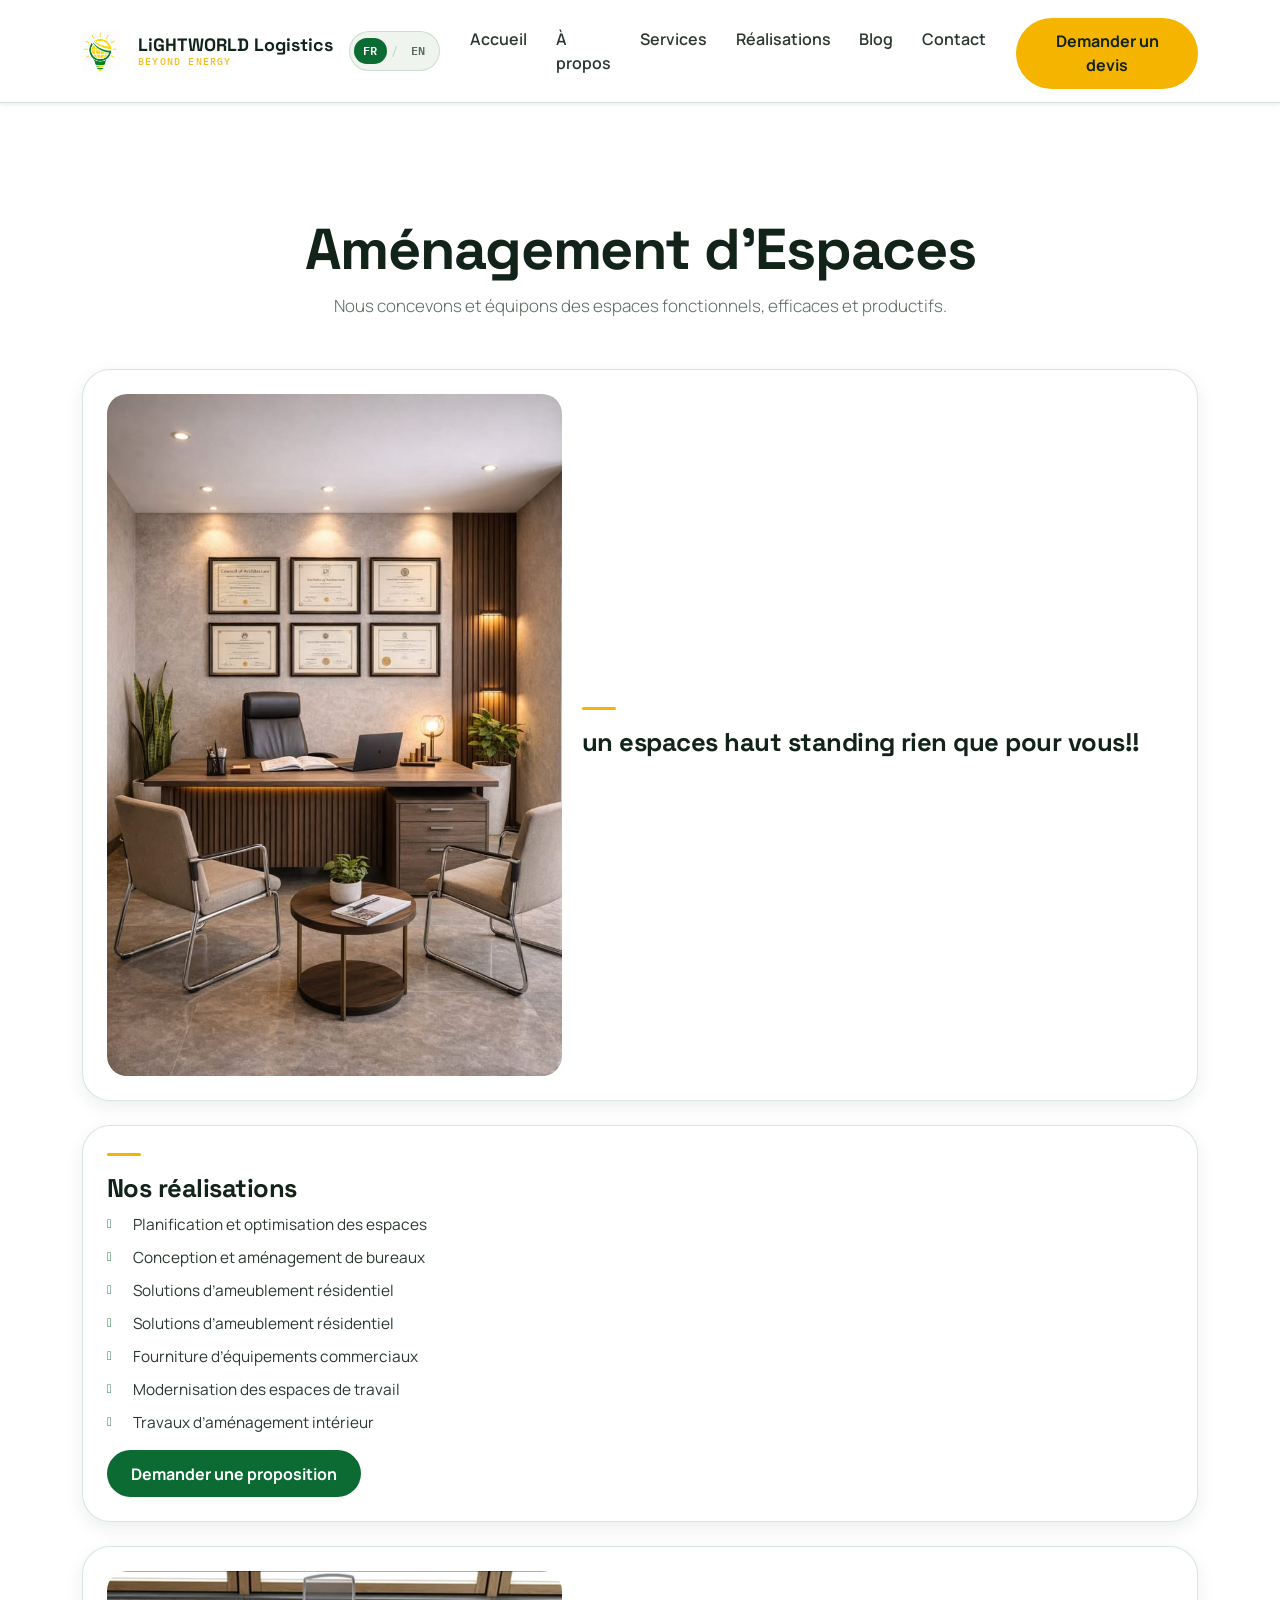
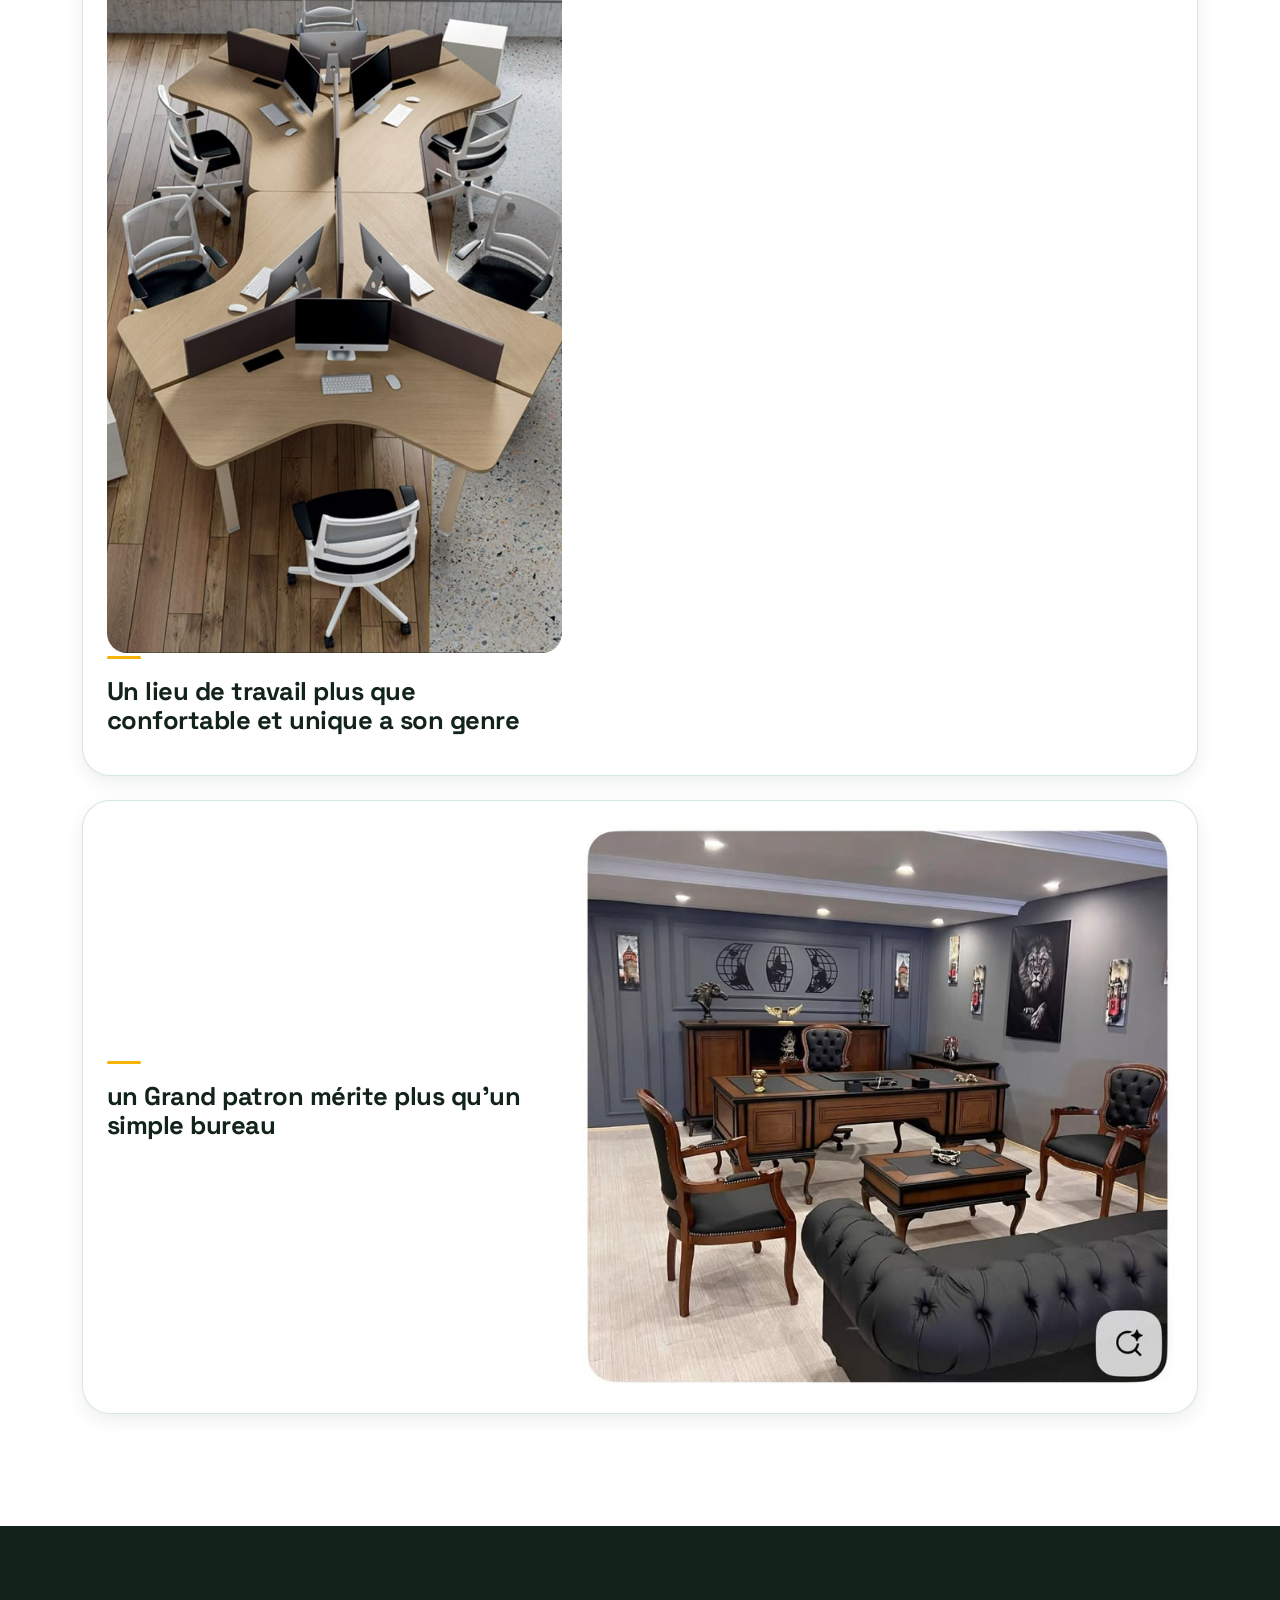
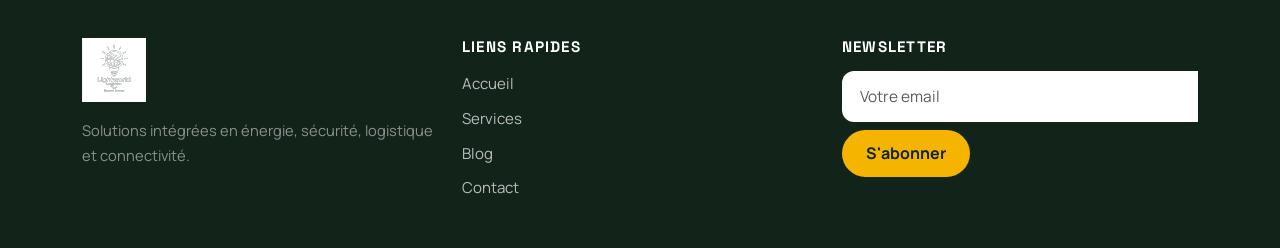
==== amenagement-espaces.html @ bd1b1acf "Add files via upload" ====
<!DOCTYPE html>

<html lang="fr">
<head>
<meta charset="utf-8"/>
<meta content="width=device-width, initial-scale=1" name="viewport"/>
<title data-i18n-title="amenagement_espaces_0_title">Aménagement d'Espaces - LIGHTWORLD Logistics</title>
<link href="https://cdn.jsdelivr.net/npm/bootstrap@5.3.3/dist/css/bootstrap.min.css" rel="stylesheet"/>
<link href="style.css" rel="stylesheet"/>
</head>
<body class="secondary-page">
<!-- NAVBAR PRINCIPAL - MODIFIABLE -->
<nav class="navbar navbar-expand-lg navbar-light bg-white shadow-sm">
<div class="container">
<img alt="logo" src="image/logo2.png"/>
<a class="navbar-brand fw-bold text-success" href="index.html"><span data-i18n="amenagement_espaces_1">LiGHTWORLD Logistics </span><span class="brand-subtitle" data-i18n="amenagement_espaces_2">Beyond Energy</span></a>
<button type="button" class="lang-toggle" id="langToggle" aria-label="Changer de langue / Switch language"><span class="lang-fr is-active">FR</span><span class="lang-sep">/</span><span class="lang-en">EN</span></button>
      <button class="navbar-toggler" data-bs-target="#menu" data-bs-toggle="collapse" type="button">
<span class="navbar-toggler-icon"></span>
</button>
<div class="collapse navbar-collapse" id="menu">
<ul class="navbar-nav ms-auto">
<li class="nav-item"><a class="nav-link" data-i18n="amenagement_espaces_3" href="index.html#hero">Accueil</a></li>
<li class="nav-item"><a class="nav-link" data-i18n="amenagement_espaces_4" href="index.html#about">À propos</a></li>
<li class="nav-item"><a class="nav-link" data-i18n="amenagement_espaces_5" href="index.html#services">Services</a></li>
<li class="nav-item"><a class="nav-link" data-i18n="amenagement_espaces_6" href="realisations.html">Réalisations</a></li>
<li class="nav-item"><a class="nav-link" data-i18n="amenagement_espaces_7" href="index.html#news">Blog</a></li>
<li class="nav-item"><a class="nav-link" data-i18n="amenagement_espaces_8" href="contact.html">Contact</a></li>
</ul>
<a class="btn btn-warning ms-3" data-i18n="amenagement_espaces_9" href="https://wa.me/237696362393" rel="noreferrer" target="_blank">Demander un devis</a>
</div>
</div>
</nav>
<!-- /NAVBAR PRINCIPAL - MODIFIABLE -->
<main class="container py-5">
<section class="page-intro text-center mb-5">
<h1 class="page-heading display-4 fw-bold" data-i18n="amenagement_espaces_10">Aménagement d'Espaces</h1>
<p class="lead" data-i18n="amenagement_espaces_11">Nous concevons et équipons des espaces fonctionnels, efficaces et productifs.</p>
</section>
<div class="page-zone-grid">
<article class="page-zone">
<div class="page-zone-media">
<img alt="Aménagement" class="img-fluid" src="image/amenagement/1.jpg"/>
</div>
<div class="page-zone-body">
<span class="zone-badge"></span>
<h3 data-i18n="amenagement_espaces_12">un espaces haut standing rien que pour vous!!</h3>
<!--<p>Ajoutez ici une vue du bureau, de l’entrepôt ou du site aménagé.</p>-->
</div>
</article>
<article class="page-zone">
<div class="page-zone-body">
<span class="zone-badge"></span>
<h3 data-i18n="amenagement_espaces_13">Nos réalisations</h3>
<ul class="page-zone-list">
<li data-i18n="amenagement_espaces_14">Planification et optimisation des espaces</li>
<li data-i18n="amenagement_espaces_15">Conception et aménagement de bureaux</li>
<li data-i18n="amenagement_espaces_16">Solutions d’ameublement résidentiel</li>
<li data-i18n="amenagement_espaces_17">Solutions d’ameublement résidentiel</li>
<li data-i18n="amenagement_espaces_18">Fourniture d’équipements commerciaux</li>
<li data-i18n="amenagement_espaces_19">Modernisation des espaces de travail</li>
<li data-i18n="amenagement_espaces_20">Travaux d’aménagement intérieur</li>
</ul>
<a class="btn btn-success mt-3" data-i18n="amenagement_espaces_21" href="contact.html">Demander une proposition</a>
</div>
</article>
<article class="page-zone">
<div class="page-zone-body">
<div class="page-zone-media">
<img alt="Aménagement" class="img-fluid" src="image/amenagement/8.jpg"/>
</div>
<span class="zone-badge"></span>
<h3 data-i18n="amenagement_espaces_22">Un lieu de travail plus que confortable et unique a son genre</h3>
<p></p>
</div>
</article>
<article class="page-zone">
<div class="page-zone-media">
<img alt="Aménagement intérieur" class="img-fluid" src="image/amenagement/3.jpg"/>
</div>
<div class="page-zone-body">
<span class="zone-badge"></span>
<h3 data-i18n="amenagement_espaces_23">un Grand patron mérite plus qu'un simple bureau</h3>
<p></p>
</div>
</article>
</div>
</main>
<!-- FOOTER PRINCIPAL - MODIFIABLE -->
<footer class="secondary-footer bg-dark text-white py-5">
<div class="container">
<div class="row gy-4">
<div class="col-lg-4">
<img alt="Logo" class="img-fluid footer-logo" src="image/moi 1.svg"/>
<p class="mt-3 text-white-50" data-i18n="amenagement_espaces_24">Solutions intégrées en énergie, sécurité, logistique et connectivité.
                    </p>
</div>
<div class="col-lg-4">
<h5 data-i18n="amenagement_espaces_25">Liens Rapides</h5>
<ul class="list-unstyled">
<li><a class="text-white" data-i18n="amenagement_espaces_26" href="index.html#hero">Accueil</a></li>
<li><a class="text-white" data-i18n="amenagement_espaces_27" href="index.html#services">Services</a></li>
<li><a class="text-white" data-i18n="amenagement_espaces_28" href="index.html#news">Blog</a></li>
<li><a class="text-white" data-i18n="amenagement_espaces_29" href="contact.html">Contact</a></li>
</ul>
</div>
<div class="col-lg-4">
<h5 data-i18n="amenagement_espaces_30">Newsletter</h5>
<form>
<input class="form-control mb-2" placeholder="Votre email" type="email"/>
<button class="btn btn-warning" data-i18n="amenagement_espaces_31">S'abonner</button>
</form>
</div>
</div>
</div>
</footer>
<!-- /FOOTER PRINCIPAL - MODIFIABLE -->
<script src="https://cdn.jsdelivr.net/npm/bootstrap@5.3.3/dist/js/bootstrap.bundle.min.js"></script>
<script src="i18n-data.js"></script>
    <script src="script.js"></script>
</body>
</html>
---- style.css ----
/* ============================================================
   LIGHTWORLD LOGISTICS — Design System v2
   Mobile-first. Ancre : énergie solaire, sécurité, réseaux,
   logistique, terre du Sahel (Maroua, Extrême-Nord Cameroun).
   ============================================================ */

@import url('https://fonts.googleapis.com/css2?family=Space+Grotesk:wght@500;600;700&family=Manrope:wght@400;500;600;700;800&family=IBM+Plex+Mono:wght@500;600&display=swap');

:root {
  /* Couleurs de marque */
  --forest: #0B6B33;
  --forest-dark: #0A4D26;
  --forest-light: #16A34A;
  --sun: #F5B400;
  --sun-light: #FFDD66;
  --clay: #C1622E;
  --clay-dark: #9C4C22;

  /* Neutres */
  --ink: #12231A;
  --ink-soft: #2A382F;
  --muted: #5C6B60;
  --sand: #F7F4EA;
  --mist: #EFF4EF;
  --paper: #FFFFFF;
  --line: rgba(11, 107, 51, 0.16);

  /* Typo */
  --font-display: 'Space Grotesk', 'Segoe UI', sans-serif;
  --font-body: 'Manrope', 'Segoe UI', sans-serif;
  --font-mono: 'IBM Plex Mono', 'Courier New', monospace;

  /* Rythme */
  --radius-sm: 12px;
  --radius-md: 20px;
  --radius-lg: 28px;
  --shadow-sm: 0 6px 18px rgba(18, 35, 26, 0.08);
  --shadow-md: 0 18px 44px rgba(18, 35, 26, 0.12);
  --shadow-lg: 0 28px 70px rgba(18, 35, 26, 0.16);
  --section-y: clamp(56px, 9vw, 112px);
}

/* ============================================================
   RESET
   ============================================================ */
* { box-sizing: border-box; }

html { scroll-behavior: smooth; scroll-padding-top: 84px; }

body {
  font-family: var(--font-body);
  color: var(--ink);
  background: var(--paper);
  -webkit-font-smoothing: antialiased;
  overflow-x: hidden;
}

h1, h2, h3, h4, h5, h6 {
  font-family: var(--font-display);
  color: var(--ink);
  font-weight: 700;
  letter-spacing: -0.02em;
  line-height: 1.12;
}

p { color: var(--muted); line-height: 1.7; }

a { text-decoration: none; }

img { max-width: 100%; display: block; }

:focus-visible {
  outline: 3px solid var(--sun);
  outline-offset: 3px;
  border-radius: 4px;
}

::selection { background: var(--sun-light); color: var(--ink); }

/* Fluid heading scale */
h1, .display-4 { font-size: clamp(2.1rem, 5vw + 0.6rem, 3.6rem) !important; }
h2 { font-size: clamp(1.6rem, 3vw + 0.6rem, 2.4rem); }
h3 { font-size: clamp(1.25rem, 1.6vw + 0.7rem, 1.6rem); }

/* ============================================================
   UTILITAIRES
   ============================================================ */
.section-label,
.eyebrow {
  display: inline-flex;
  align-items: center;
  gap: 8px;
  font-family: var(--font-mono);
  font-size: 0.74rem;
  font-weight: 600;
  letter-spacing: 0.14em;
  text-transform: uppercase;
  color: var(--forest);
  margin-bottom: 12px;
}

.section-label::before,
.eyebrow::before {
  content: "";
  width: 22px;
  height: 2px;
  background: var(--sun);
  display: inline-block;
}

section { scroll-margin-top: 84px; }

/* Boutons */
.btn {
  font-family: var(--font-body);
  font-weight: 700;
  border-radius: 999px;
  padding: 0.72rem 1.5rem;
  border: none;
  transition: transform 0.2s ease, box-shadow 0.2s ease, background 0.2s ease;
}

.btn-success {
  background: var(--forest);
  border-color: var(--forest);
}
.btn-success:hover, .btn-success:focus {
  background: var(--forest-dark);
  border-color: var(--forest-dark);
  transform: translateY(-2px);
  box-shadow: var(--shadow-sm);
}

.btn-warning {
  background: var(--sun);
  border-color: var(--sun);
  color: var(--ink) !important;
}
.btn-warning:hover, .btn-warning:focus {
  background: #e0a600;
  border-color: #e0a600;
  transform: translateY(-2px);
  box-shadow: var(--shadow-sm);
  color: var(--ink);
}

.btn-outline-warning {
  color: var(--clay-dark);
  border: 2px solid var(--clay);
  background: transparent;
  padding: calc(0.72rem - 2px) calc(1.5rem - 2px);
}
.btn-outline-warning:hover {
  background: var(--clay);
  border-color: var(--clay);
  color: var(--paper);
  transform: translateY(-2px);
}

.text-success { color: var(--forest) !important; }

/* ============================================================
   NAVBAR
   ============================================================ */
.navbar {
  position: sticky;
  top: 0;
  z-index: 1000;
  padding: 0.85rem 0;
  border-bottom: 1px solid var(--line);
  backdrop-filter: blur(10px);
  background: rgba(255, 255, 255, 0.92) !important;
}

.navbar .container {
  display: flex;
  align-items: center;
  flex-wrap: wrap;
  gap: 0.6rem 1rem;
}

.navbar img[alt="logo"] {
  height: 40px;
  width: auto;
  order: 1;
}

.navbar-brand {
  font-family: var(--font-display);
  color: var(--ink) !important;
  font-size: 1.12rem;
  order: 2;
  margin-right: auto;
  display: flex;
  flex-direction: column;
  line-height: 1.2;
}

.brand-subtitle {
  font-family: var(--font-mono);
  font-size: 0.62rem;
  font-weight: 500;
  letter-spacing: 0.12em;
  text-transform: uppercase;
  color: var(--sun);
  opacity: 0.9;
}

.navbar-toggler {
  order: 4;
  border: 1px solid var(--line);
  border-radius: 10px;
  padding: 0.4rem 0.6rem;
  box-shadow: none !important;
}

.navbar-collapse {
  order: 5;
  flex-basis: 100%;
}

.navbar-collapse.collapsing,
.navbar-collapse.show {
  margin-top: 14px;
  padding: 18px;
  background: var(--paper);
  border: 1px solid var(--line);
  border-radius: var(--radius-md);
  box-shadow: var(--shadow-md);
}

.nav-link {
  font-weight: 600;
  color: var(--ink-soft) !important;
  padding: 0.6rem 0.9rem !important;
  border-radius: 10px;
  transition: background 0.18s ease, color 0.18s ease;
}

.nav-link:hover, .nav-link.active {
  background: var(--mist);
  color: var(--forest) !important;
}

.navbar .btn-warning {
  margin-top: 4px;
  width: 100%;
  text-align: center;
}

/* --- Bouton de bascule de langue FR / EN --- */
.lang-toggle {
  order: 3;
  display: inline-flex;
  align-items: center;
  gap: 4px;
  border: 1px solid var(--line);
  background: var(--mist);
  border-radius: 999px;
  padding: 6px 4px;
  font-family: var(--font-mono);
  font-size: 0.72rem;
  font-weight: 600;
  letter-spacing: 0.03em;
  cursor: pointer;
  flex-shrink: 0;
}

.lang-toggle span {
  padding: 4px 9px;
  border-radius: 999px;
  color: var(--muted);
  transition: background 0.2s ease, color 0.2s ease;
}

.lang-toggle .lang-sep { padding: 0; color: var(--line); }

.lang-toggle span.is-active {
  background: var(--forest);
  color: var(--paper);
}

.lang-toggle:hover { border-color: var(--forest); }

@media (min-width: 992px) {
  .navbar .container { flex-wrap: nowrap; }
  .navbar-collapse { flex-basis: auto; order: 4; }
  .navbar-collapse.collapsing,
  .navbar-collapse.show {
    margin-top: 0;
    padding: 0;
    background: transparent;
    border: none;
    box-shadow: none;
    display: flex !important;
    align-items: center;
  }
  .navbar .btn-warning { width: auto; }
}

/* ============================================================
   HERO
   ============================================================ */
.hero {
  position: relative;
  padding-top: clamp(48px, 8vw, 96px) !important;
  padding-bottom: clamp(48px, 8vw, 96px) !important;
  background:
    radial-gradient(circle at 12px 12px, rgba(11,107,51,0.10) 2px, transparent 2px),
    linear-gradient(180deg, var(--sand) 0%, var(--paper) 100%);
  background-size: 28px 28px, 100% 100%;
  overflow: hidden;
}

.hero::before {
  content: "";
  position: absolute;
  top: -120px;
  right: -140px;
  width: 420px;
  height: 420px;
  border-radius: 50%;
  background: radial-gradient(circle, rgba(245,180,0,0.28) 0%, rgba(245,180,0,0) 70%);
  pointer-events: none;
}

.hero .container { position: relative; z-index: 1; }

.hero h1 {
  max-width: 16ch;
  color: var(--ink);
}

.hero p {
  font-size: 1.08rem;
  max-width: 52ch;
}

.hero-actions {
  display: flex;
  flex-wrap: wrap;
  gap: 14px;
  margin-top: 1.8rem;
}

/* Bandeau de statistiques rapides (ajouté dans le hero) */
.hero-stats {
  display: grid;
  grid-template-columns: repeat(3, 1fr);
  gap: 14px;
  margin-top: 2.6rem;
  max-width: 620px;
}

.hero-stats div {
  border-left: 2px solid var(--sun);
  padding-left: 12px;
}

.hero-stats strong {
  display: block;
  font-family: var(--font-display);
  font-size: clamp(1.3rem, 2vw + 0.6rem, 1.9rem);
  color: var(--ink);
}

.hero-stats span {
  font-family: var(--font-mono);
  font-size: 0.68rem;
  letter-spacing: 0.06em;
  color: var(--muted);
  text-transform: uppercase;
}

/* ============================================================
   ABOUT
   ============================================================ */
.about { background: var(--paper) !important; padding: var(--section-y) 0; }

.about-image img {
  border-radius: var(--radius-lg);
  box-shadow: var(--shadow-lg);
}

.about-text { font-size: 1.02rem; max-width: 56ch; }

.about-list {
  display: grid;
  gap: 18px;
  margin-top: 1.6rem;
}

.about-list > div {
  padding: 16px 18px;
  border-radius: var(--radius-sm);
  background: var(--mist);
  border-left: 3px solid var(--forest);
}

.about-list h5 {
  font-family: var(--font-body);
  font-weight: 800;
  font-size: 1rem;
  margin-bottom: 2px;
  color: var(--ink);
}

.about-list span { font-size: 0.92rem; color: var(--muted); }

.about-stats { margin-top: 2rem !important; }

.stat-card {
  height: 100%;
  padding: 26px 20px;
  border-radius: var(--radius-md);
  background: var(--paper);
  border: 1px solid var(--line);
  box-shadow: var(--shadow-sm);
  transition: transform 0.25s ease, box-shadow 0.25s ease;
}

.stat-card:hover { transform: translateY(-6px); box-shadow: var(--shadow-md); }

.stat-card strong {
  display: block;
  font-family: var(--font-display);
  color: var(--forest);
  font-size: 1.1rem;
  margin-bottom: 8px;
}

.stat-card p { margin: 0; font-size: 0.94rem; }

/* ============================================================
   WHY STRIP
   ============================================================ */
.why-strip {
  background: var(--ink);
  padding: var(--section-y) 0;
  position: relative;
}

.why-strip h2 {
  color: var(--paper);
  text-align: center;
  margin-bottom: 2.4rem;
}

.why-strip-grid {
  display: grid;
  grid-template-columns: repeat(2, 1fr);
  gap: 14px;
}

.strip-card {
  padding: 22px 16px;
  border-radius: var(--radius-md);
  background: rgba(255,255,255,0.05);
  border: 1px solid rgba(255,255,255,0.1);
  text-align: center;
  cursor: default;
}

.strip-icon {
  width: 52px;
  height: 52px;
  margin: 0 auto 14px;
  display: grid;
  place-items: center;
  border-radius: 50%;
  background: rgba(245,180,0,0.14);
  color: var(--sun);
  font-size: 1.25rem;
}

.strip-card p {
  margin: 0;
  color: var(--paper);
  font-weight: 700;
  font-size: 0.92rem;
}

@media (min-width: 576px) {
  .why-strip-grid { grid-template-columns: repeat(3, 1fr); }
}
@media (min-width: 992px) {
  .why-strip-grid { grid-template-columns: repeat(6, 1fr); gap: 18px; }
}

/* ============================================================
   SERVICES — cartes "module solaire" (coin coupé, signature)
   ============================================================ */
.services { padding: var(--section-y) 0; background: var(--paper); }
.services h2, .projects h2 { text-align: center; margin-bottom: 1.6rem; }

.services-grid {
  display: grid;
  grid-template-columns: repeat(auto-fit, minmax(260px, 1fr));
  gap: 22px;
}

/* --- Barre d'outils + navigation du carrousel de services --- */
.services-toolbar {
  display: flex;
  align-items: center;
  justify-content: space-between;
  gap: 16px;
  flex-wrap: wrap;
  margin-bottom: 22px;
}

.services-hint {
  margin: 0;
  font-family: var(--font-mono);
  font-size: 0.8rem;
  letter-spacing: 0.02em;
  color: var(--muted);
}

.carousel-nav { display: flex; gap: 10px; }

.carousel-btn {
  width: 46px;
  height: 46px;
  border-radius: 50%;
  border: 1px solid var(--line);
  background: var(--paper);
  color: var(--forest);
  display: grid;
  place-items: center;
  font-size: 1rem;
  cursor: pointer;
  transition: background 0.2s ease, color 0.2s ease, transform 0.2s ease, box-shadow 0.2s ease;
}

.carousel-btn:hover:not(:disabled) {
  background: var(--forest);
  color: var(--paper);
  border-color: var(--forest);
  transform: translateY(-2px);
  box-shadow: var(--shadow-sm);
}

.carousel-btn:disabled { opacity: 0.35; cursor: not-allowed; }

/* Piste défilante horizontale (Nos Services, page d'accueil) */
.services-track {
  display: flex;
  flex-wrap: nowrap;
  gap: 20px;
  overflow-x: auto;
  scroll-snap-type: x mandatory;
  scroll-padding-left: 2px;
  padding-bottom: 12px;
  -webkit-overflow-scrolling: touch;
  scrollbar-width: thin;
  scrollbar-color: var(--forest) var(--mist);
}

.services-track::-webkit-scrollbar { height: 8px; }
.services-track::-webkit-scrollbar-track { background: var(--mist); border-radius: 8px; }
.services-track::-webkit-scrollbar-thumb { background: var(--forest); border-radius: 8px; }

.services-track .service-card {
  flex: 0 0 clamp(240px, 80vw, 300px);
  scroll-snap-align: start;
}

@media (min-width: 768px) {
  .services-track .service-card { flex-basis: clamp(260px, 31vw, 320px); }
}

.service-card {
  position: relative;
  background: var(--paper);
  border: 1px solid var(--line);
  border-radius: var(--radius-md);
  padding: 28px 24px 24px;
  clip-path: polygon(0 0, calc(100% - 28px) 0, 100% 28px, 100% 100%, 0 100%);
  box-shadow: var(--shadow-sm);
  transition: transform 0.28s ease, box-shadow 0.28s ease, border-color 0.28s ease;
  display: flex;
  flex-direction: column;
}

.service-card::after {
  content: "";
  position: absolute;
  top: 0; right: 0;
  width: 28px; height: 28px;
  background: var(--sun);
  clip-path: polygon(100% 0, 0 0, 100% 100%);
}

.service-card:hover {
  transform: translateY(-8px);
  box-shadow: var(--shadow-lg);
  border-color: var(--forest);
}

.service-card > i {
  font-size: 1.6rem;
  color: var(--forest);
  width: 52px;
  height: 52px;
  display: grid;
  place-items: center;
  border-radius: 14px;
  background: var(--mist);
  margin-bottom: 16px;
}

.service-card h4 {
  font-size: 1.08rem;
  margin-bottom: 6px;
}

.service-card p {
  font-size: 0.92rem;
  margin-bottom: 14px;
}

.service-images {
  border-radius: var(--radius-sm);
  overflow: hidden;
  margin-bottom: 14px;
  aspect-ratio: 16/10;
}

.service-images img {
  width: 100%;
  height: 100%;
  object-fit: cover;
  transition: transform 0.4s ease;
}

.service-card:hover .service-images img { transform: scale(1.06); }

.service-link {
  margin-top: auto;
  font-weight: 700;
  color: var(--forest);
  font-size: 0.92rem;
  transition: gap 0.2s ease, color 0.2s ease;
}

.service-link:hover { color: var(--clay-dark); }

/* ============================================================
   ÉCOSYSTÈME — desktop: orbite / mobile: grille simple
   ============================================================ */
.ecosystem {
  padding: var(--section-y) 0;
  background: var(--mist);
}

.ecosystem-header {
  text-align: center;
  max-width: 640px;
  margin: 0 auto 2.6rem;
}

.ecosystem-header h1 {
  font-size: clamp(1.5rem, 3vw + 0.5rem, 2.2rem) !important;
}

.ecosystem-header p { font-size: 1rem; }

.ecosystem-map {
  position: relative;
  max-width: 900px;
  margin: 0 auto;
}

/* Mobile-first : grille simple de satellites, orbite masquée */
.connection-svg,
.central-core { display: none; }

.ecosystem-map {
  display: grid;
  grid-template-columns: repeat(2, 1fr);
  gap: 14px;
}

.satellite {
  position: static;
  animation: none;
  display: flex;
  flex-direction: column;
  align-items: center;
  gap: 10px;
  padding: 22px 12px;
  border-radius: var(--radius-md);
  background: var(--paper);
  border: 1px solid var(--line);
  box-shadow: var(--shadow-sm);
  text-align: center;
  transition: transform 0.22s ease, box-shadow 0.22s ease, background 0.22s ease;
}

.satellite:hover, .satellite:focus-visible, .satellite.is-selected {
  transform: translateY(-4px);
  box-shadow: var(--shadow-md);
  background: var(--forest);
}

.satellite:hover .satellite-icon,
.satellite:focus-visible .satellite-icon,
.satellite.is-selected .satellite-icon {
  background: var(--sun);
  color: var(--ink);
}

.satellite:hover .satellite-label,
.satellite:focus-visible .satellite-label,
.satellite.is-selected .satellite-label { color: var(--paper); }

.satellite-icon {
  width: 50px;
  height: 50px;
  display: grid;
  place-items: center;
  border-radius: 50%;
  background: var(--mist);
  color: var(--forest);
  font-size: 1.2rem;
  transition: background 0.22s ease, color 0.22s ease;
}

.satellite-label {
  font-weight: 800;
  font-size: 0.9rem;
  color: var(--ink);
  transition: color 0.22s ease;
}

.service-tooltip {
  position: relative;
  margin-top: 20px;
  padding: 20px 50px 20px 22px;
  border-radius: var(--radius-md);
  background: var(--paper);
  border: 1px solid var(--line);
  box-shadow: var(--shadow-sm);
  opacity: 0;
  max-height: 0;
  overflow: hidden;
  transition: opacity 0.28s ease, max-height 0.28s ease, margin 0.28s ease, padding 0.28s ease;
}

.service-tooltip.is-visible {
  opacity: 1;
  max-height: 220px;
  padding: 20px 50px 20px 22px;
}

.tooltip-kicker {
  display: inline-flex;
  margin-bottom: 6px;
  color: var(--forest);
  font-family: var(--font-mono);
  font-size: 0.68rem;
  font-weight: 700;
  letter-spacing: 0.1em;
  text-transform: uppercase;
}

.service-tooltip h2 { margin: 0; font-size: 1.08rem !important; color: var(--ink); }
.service-tooltip p { margin: 8px 0 0; font-size: 0.92rem; }

.tooltip-close {
  position: absolute;
  right: 14px;
  top: 14px;
  width: 32px;
  height: 32px;
  display: grid;
  place-items: center;
  border-radius: 50%;
  border: none;
  background: var(--mist);
  color: var(--ink);
}

@media (min-width: 992px) {
  .ecosystem-map { display: block; min-height: 620px; }
  .connection-svg { display: block; position: absolute; inset: 0; width: 100%; height: 100%; }
  .central-core {
    display: flex;
    position: absolute;
    left: 50%; top: 50%;
    translate: -50% -50%;
    width: 190px; height: 190px;
    border-radius: 50%;
    background: var(--paper);
    border: 1px solid var(--line);
    box-shadow: var(--shadow-lg);
    flex-direction: column;
    align-items: center;
    justify-content: center;
    text-align: center;
    z-index: 3;
  }
  .central-glow {
    position: absolute;
    inset: -30px;
    border-radius: 50%;
    background: radial-gradient(circle, rgba(245,180,0,0.18), transparent 70%);
    z-index: -1;
  }
  .logo-ring img { width: 44px; margin-bottom: 6px; }
  .central-core strong { font-family: var(--font-display); font-size: 1.05rem; }
  .central-core span { font-size: 0.78rem; color: var(--muted); }

  .orbit { fill: none; stroke: var(--line); stroke-width: 1.5; }
  .connector { fill: none; stroke: url(#greenGold); stroke-width: 2; opacity: 0.6; }

  .satellite {
    position: absolute;
    width: 150px;
    padding: 16px 10px;
  }
  .satellite-maintenance { left: 0; top: 6%; }
  .satellite-logistique { left: 0; bottom: 6%; }
  .satellite-securite { right: 0; top: 6%; }
  .satellite-reseaux { right: 0; bottom: 6%; }

  .service-tooltip {
    position: absolute;
    left: 50%;
    bottom: 10px;
    translate: -50% 0;
    width: min(440px, 92%);
    margin-top: 0;
  }
  .service-tooltip:not(.is-visible) { translate: -50% 12px; }
}

/* ============================================================
   RÉALISATIONS (réutilise services-grid)
   ============================================================ */
.projects { padding: var(--section-y) 0; background: var(--sand); }
.project-card h4 { margin-top: 4px; }

/* ============================================================
   TÉMOIGNAGES & BLOG
   ============================================================ */
.news { padding: var(--section-y) 0; background: var(--paper) !important; }

.testimonial-slider {
  background: var(--ink);
  color: var(--paper);
  border-radius: var(--radius-lg);
  height: 100%;
  position: relative;
  overflow: hidden;
}

.testimonial-slider .section-label { color: var(--sun-light); }
.testimonial-slider .section-label::before { background: var(--sun); }

.testimonial-track { position: relative; min-height: 190px; }

.testimonial {
  position: absolute;
  inset: 0;
  opacity: 0;
  visibility: hidden;
  transition: opacity 0.5s ease;
}

.testimonial.active { opacity: 1; visibility: visible; position: relative; }

.testimonial-text {
  color: rgba(255,255,255,0.92);
  font-size: 1.02rem;
  font-style: italic;
}

.testimonial-author { display: flex; flex-direction: column; margin-top: 12px; }
.testimonial-author .name { font-weight: 800; }
.testimonial-author .role { font-size: 0.82rem; color: var(--sun-light); }

.testimonial-indicators { display: flex; gap: 8px; margin-top: 20px; }

.testimonial-indicator {
  width: 8px; height: 8px;
  border-radius: 50%;
  background: rgba(255,255,255,0.28);
  cursor: pointer;
}

.testimonial-indicator.active { background: var(--sun); width: 22px; border-radius: 6px; }

.blog-card {
  border-radius: var(--radius-md);
  overflow: hidden;
  border: 1px solid var(--line);
  box-shadow: var(--shadow-sm);
  height: 100%;
  display: flex;
  flex-direction: column;
  transition: transform 0.25s ease, box-shadow 0.25s ease;
}

.blog-card:hover { transform: translateY(-6px); box-shadow: var(--shadow-md); }

.blog-card img { aspect-ratio: 16/10; object-fit: cover; width: 100%; }

.blog-content { padding: 18px 20px; }
.blog-content h5 { font-size: 1rem; margin-bottom: 6px; }
.blog-content p { font-size: 0.9rem; margin-bottom: 10px; }
.blog-content a { font-weight: 700; color: var(--forest); font-size: 0.9rem; }

/* ============================================================
   CONTACT
   ============================================================ */
.contact { padding: var(--section-y) 0; background: var(--mist); }

.contact h2 { margin-bottom: 1.4rem; }

.form-control {
  border: 1px solid var(--line);
  border-radius: var(--radius-sm);
  padding: 0.85rem 1.1rem;
  font-size: 0.96rem;
  background: var(--paper);
}

.form-control:focus {
  border-color: var(--forest);
  box-shadow: 0 0 0 4px rgba(11,107,51,0.12);
}

footer .form-control:focus { box-shadow: 0 0 0 4px rgba(245,180,0,0.18); }

.contact iframe {
  border-radius: var(--radius-md);
  box-shadow: var(--shadow-sm);
  min-height: 300px;
}

/* ============================================================
   FOOTER
   ============================================================ */
footer.bg-dark, .secondary-footer {
  background: var(--ink) !important;
  padding: var(--section-y) 0 2rem !important;
}

.footer-logo { width: 64px; margin-bottom: 14px; filter: brightness(0) invert(1); }

footer h5 {
  color: var(--paper);
  font-size: 0.95rem;
  text-transform: uppercase;
  letter-spacing: 0.08em;
  margin-bottom: 16px;
}

footer .list-unstyled li { margin-bottom: 10px; }
footer .list-unstyled a { color: rgba(255,255,255,0.7) !important; transition: color 0.2s ease; font-size: 0.94rem; }
footer .list-unstyled a:hover { color: var(--sun-light) !important; }

footer .form-control {
  border-radius: var(--radius-sm) 0 0 var(--radius-sm);
  border: none;
}

footer p.text-white-50 { font-size: 0.92rem; line-height: 1.7; }

/* ============================================================
   PAGES SECONDAIRES (services détaillés)
   ============================================================ */
.secondary-page main.container { padding-top: var(--section-y) !important; padding-bottom: var(--section-y) !important; }

.page-intro { max-width: 680px; margin-left: auto; margin-right: auto; }

.page-heading { color: var(--ink) !important; }

.page-intro .lead {
  font-size: 1.06rem;
  color: var(--muted);
}

.page-zone-grid {
  display: grid;
  grid-template-columns: 1fr;
  gap: 24px;
}

.page-zone {
  display: grid;
  gap: 20px;
  padding: 24px;
  background: var(--paper);
  border: 1px solid var(--line);
  border-radius: var(--radius-lg);
  box-shadow: var(--shadow-sm);
}

.page-zone-media {
  border-radius: var(--radius-md);
  overflow: hidden;
}

.page-zone-media img { width: 100%; height: 100%; object-fit: cover; }

.zone-badge {
  display: inline-block;
  width: 34px;
  height: 3px;
  background: var(--sun);
  margin-bottom: 12px;
  border-radius: 3px;
}

.page-zone h3 { margin-bottom: 10px; }

.page-zone-list {
  list-style: none;
  padding: 0;
  margin: 0;
  display: grid;
  gap: 10px;
}

.page-zone-list li {
  position: relative;
  padding-left: 26px;
  color: var(--ink-soft);
  font-size: 0.96rem;
}

.page-zone-list li::before {
  content: "\f00c";
  font-family: "Font Awesome 6 Free";
  font-weight: 900;
  color: var(--forest);
  position: absolute;
  left: 0;
  top: 2px;
  font-size: 0.8rem;
}

@media (min-width: 768px) {
  .page-zone { grid-template-columns: 1fr 1.3fr; align-items: center; }
  .page-zone:nth-child(even) .page-zone-media { order: 2; }
}

/* ============================================================
   RESPONSIVE — ajustements globaux
   ============================================================ */
@media (max-width: 575px) {
  .hero-stats { grid-template-columns: repeat(3, 1fr); gap: 10px; }
  .hero-stats strong { font-size: 1.15rem; }
  .about-stats .col-md-4 { margin-bottom: 4px; }
}

@media (min-width: 768px) {
  .about-list { grid-template-columns: repeat(3, 1fr); }
}

/* Accessibilité : mouvement réduit */
@media (prefers-reduced-motion: reduce) {
  * { animation-duration: 0.001ms !important; transition-duration: 0.001ms !important; scroll-behavior: auto !important; }
}
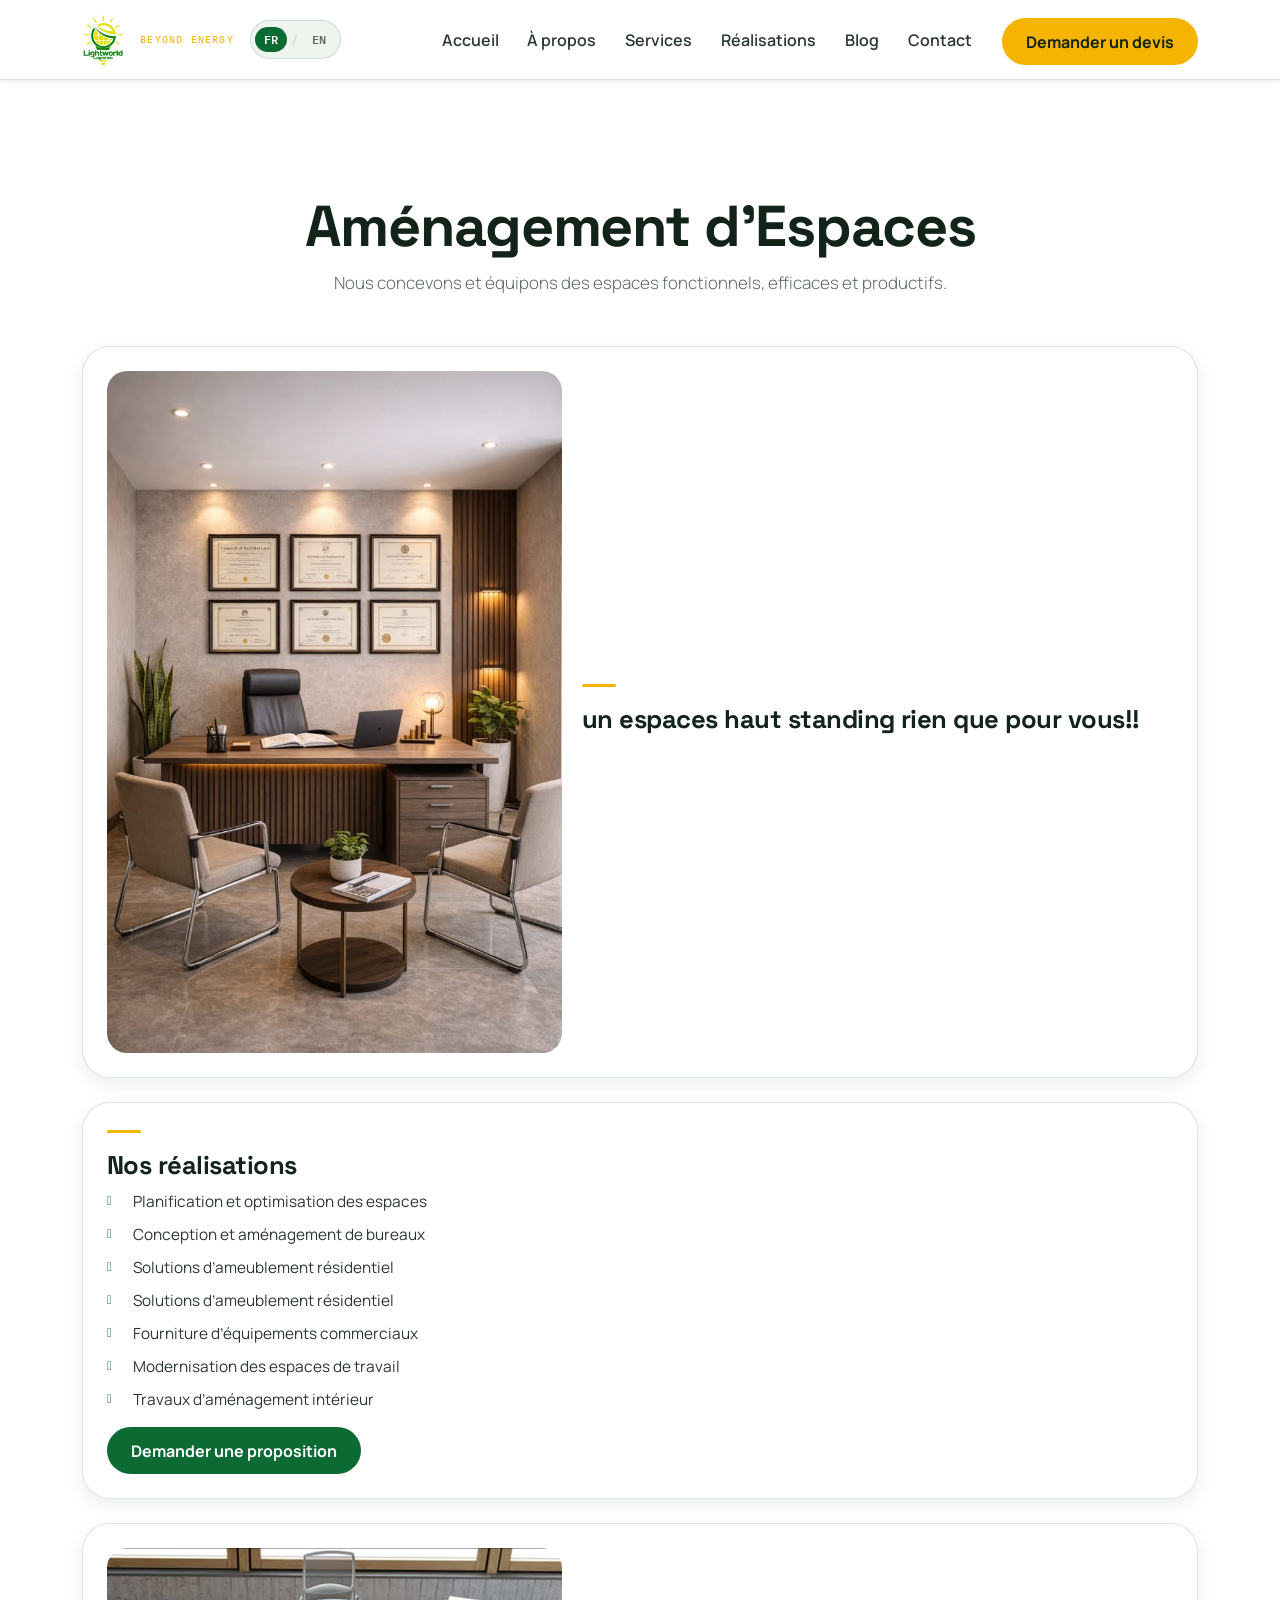
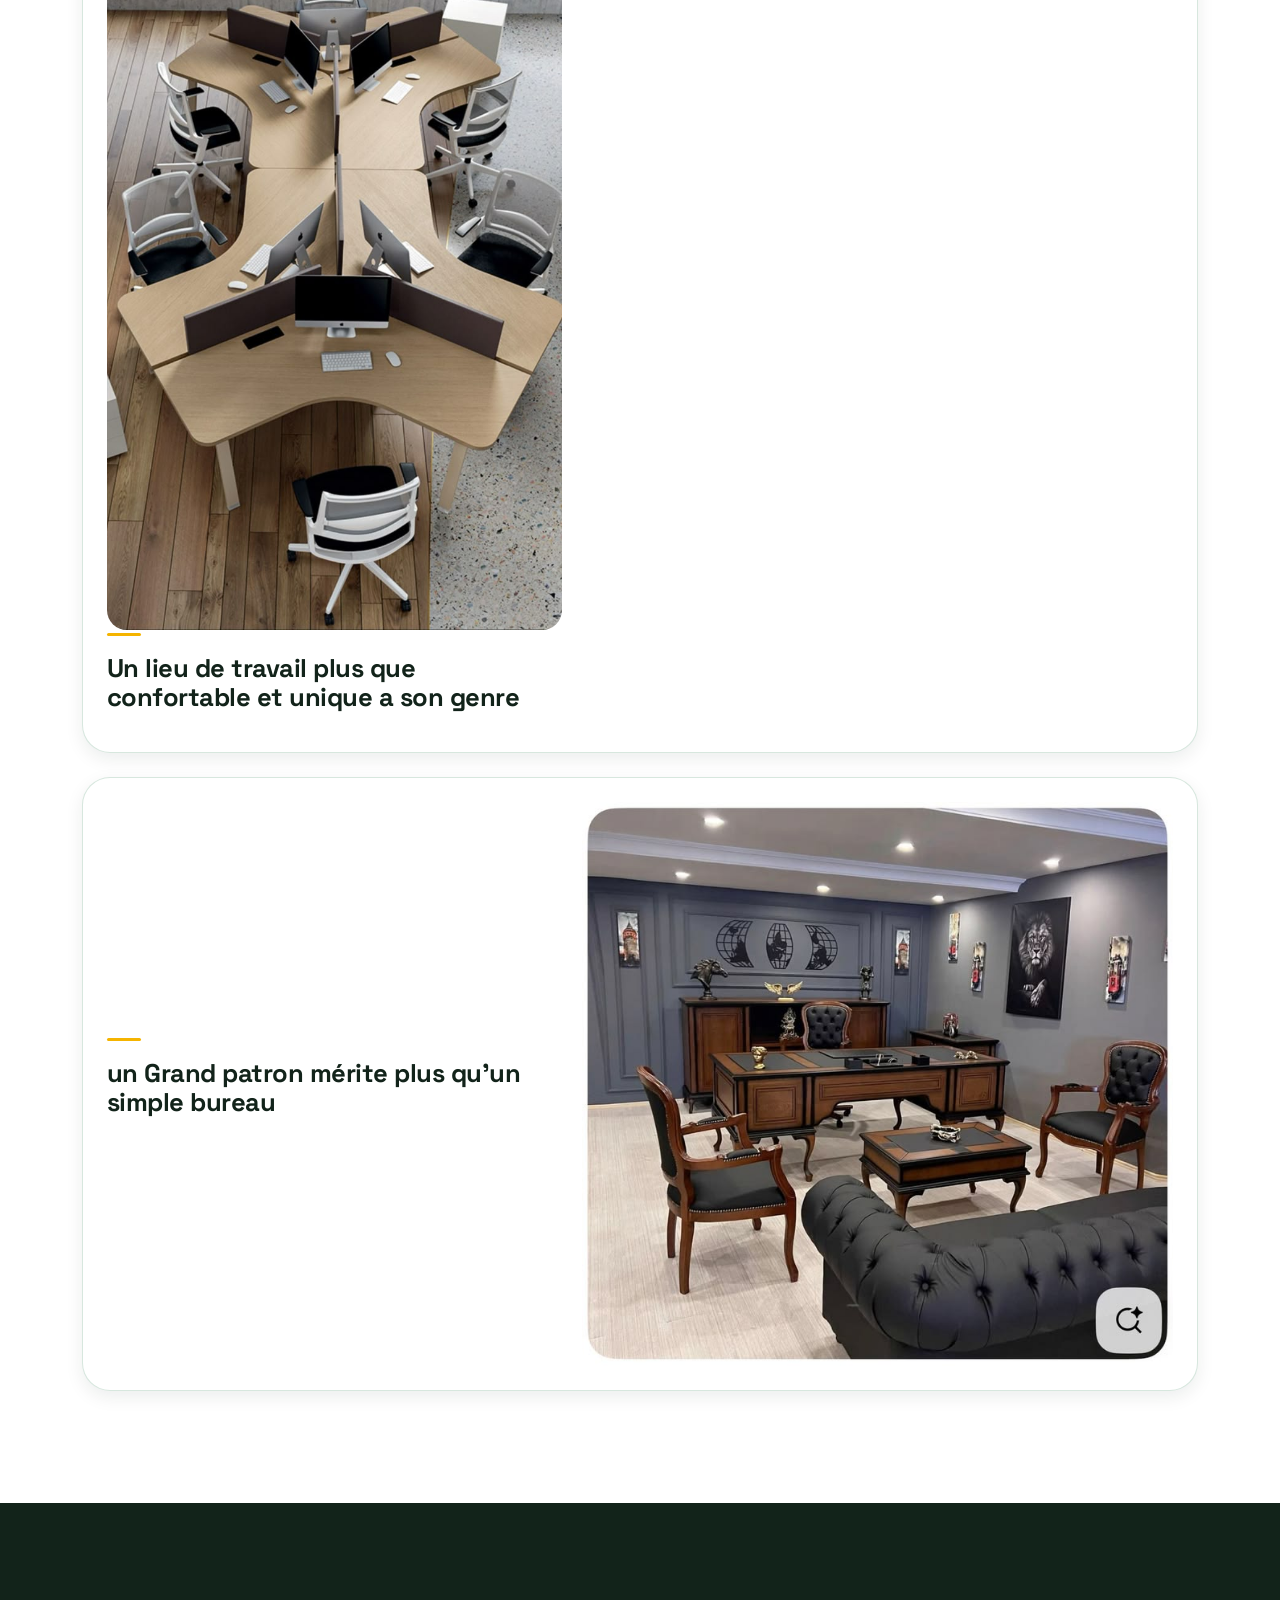
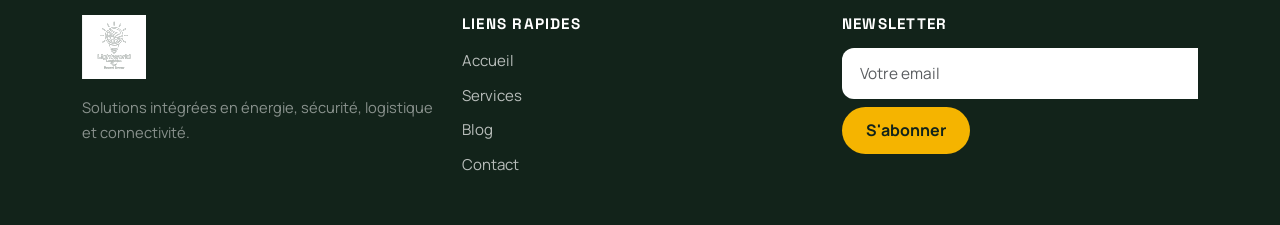
==== commit 9baa2dc2: "Add files via upload" ====
--- a/amenagement-espaces.html
+++ b/amenagement-espaces.html
@@ -13,7 +13,7 @@
 <nav class="navbar navbar-expand-lg navbar-light bg-white shadow-sm">
 <div class="container">
 <img alt="logo" src="image/logo2.png"/>
-<a class="navbar-brand fw-bold text-success" href="index.html"><span data-i18n="amenagement_espaces_1">LiGHTWORLD Logistics </span><span class="brand-subtitle" data-i18n="amenagement_espaces_2">Beyond Energy</span></a>
+<a class="navbar-brand fw-bold text-success" href="index.html"><span class="brand-subtitle" data-i18n="amenagement_espaces_2">Beyond Energy</span></a>
 <button type="button" class="lang-toggle" id="langToggle" aria-label="Changer de langue / Switch language"><span class="lang-fr is-active">FR</span><span class="lang-sep">/</span><span class="lang-en">EN</span></button>
       <button class="navbar-toggler" data-bs-target="#menu" data-bs-toggle="collapse" type="button">
 <span class="navbar-toggler-icon"></span>
--- a/style.css
+++ b/style.css
@@ -180,7 +180,7 @@
 }
 
 .navbar img[alt="logo"] {
-  height: 40px;
+  height: 52px;
   width: auto;
   order: 1;
 }
